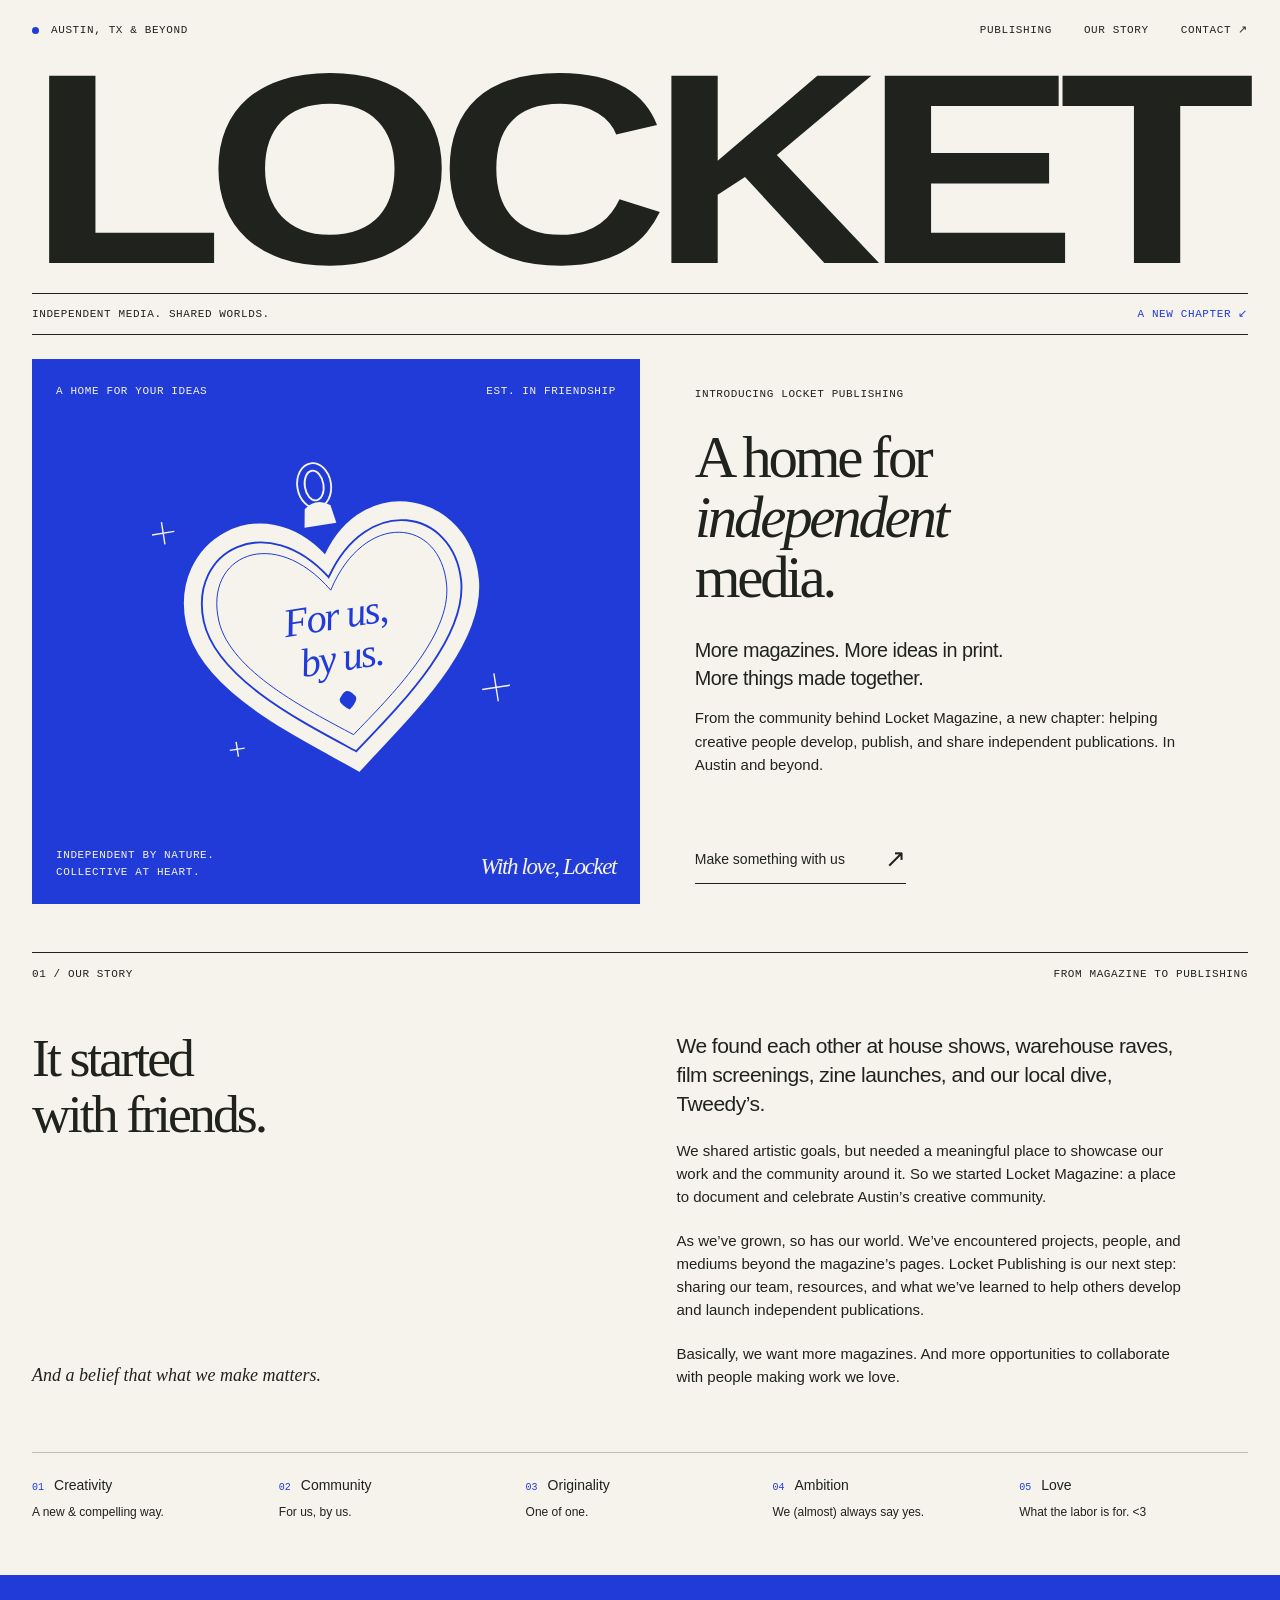
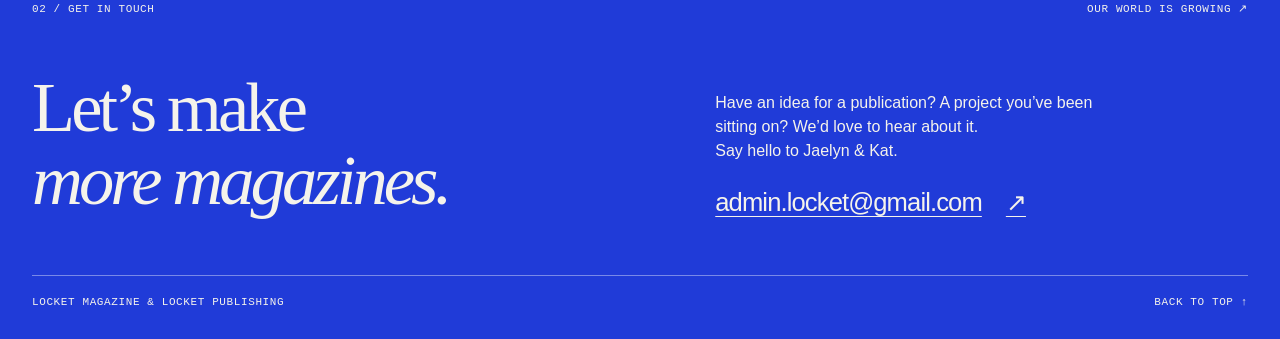
==== index.html @ e83fa821 "Publish Locket Magazine website" ====
<!doctype html>
<html lang="en">
<head>
  <meta charset="utf-8">
  <meta name="viewport" content="width=device-width, initial-scale=1">
  <meta name="theme-color" content="#f5f3eb">
  <meta name="description" content="Locket Publishing is a home for independent media. From the community behind Locket Magazine, helping creative people develop and launch publications in Austin and beyond.">
  <meta name="robots" content="noindex, nofollow">
  <title>Locket Publishing — A home for independent media</title>
  <style>
    :root { --paper: #f5f3eb; --ink: #20221e; --blue: #203bd8; --line: #bdbdb2; }
    * { box-sizing: border-box; }
    html { scroll-behavior: smooth; scroll-padding-top: 24px; }
    body { margin: 0; background: var(--paper); color: var(--ink); font-family: Arial, Helvetica, sans-serif; -webkit-font-smoothing: antialiased; }
    a { color: inherit; text-underline-offset: 5px; }
    a:focus-visible, button:focus-visible { outline: 2px solid currentColor; outline-offset: 6px; }
    a:hover { text-decoration-thickness: 2px; }
    ::selection { background: var(--blue); color: var(--paper); }
    .skip-link { position: absolute; left: 24px; top: -70px; z-index: 5; background: var(--ink); color: var(--paper); padding: 14px; }
    .skip-link:focus { top: 12px; }
    .frame { padding-inline: 32px; max-width: 1920px; margin-inline: auto; }
    .eyebrow { font: 11px/1.5 'Courier New', monospace; letter-spacing: .055em; text-transform: uppercase; }
    .topline { display: flex; justify-content: space-between; align-items: center; min-height: 60px; gap: 24px; }
    .location { display: flex; gap: 12px; align-items: center; }
    .location::before { content: ''; width: 7px; height: 7px; background: var(--blue); border-radius: 50%; }
    nav { display: flex; gap: 32px; }
    nav a { text-decoration: none; padding-block: 12px; }
    nav a:hover { text-decoration: underline; }
    .masthead { display: block; width: 100%; height: auto; padding: 3px 0 20px; overflow: visible; }
    .edition { display: flex; align-items: center; justify-content: space-between; padding: 12px 0; border-top: 1px solid var(--ink); border-bottom: 1px solid var(--ink); }
    .edition span:last-child { color: var(--blue); }
    .hero { display: grid; grid-template-columns: 1fr 1fr; padding-block: 24px 48px; }
    .art { position: relative; display: flex; min-height: 545px; flex-direction: column; justify-content: space-between; align-items: center; overflow: hidden; padding: 24px; background: var(--blue); color: var(--paper); }
    .art-top, .art-bottom { display: flex; width: 100%; justify-content: space-between; }
    .locket { width: min(86%, 400px); height: 375px; transform: rotate(-9deg); transition: transform .7s ease; }
    .art:hover .locket { transform: rotate(3deg); }
    .art-bottom { align-items: end; }
    .art-bottom .love { font: italic 23px Georgia, serif; text-transform: none; letter-spacing: -.06em; }
    .hero-copy { padding: 27px 8px 20px 9%; display: flex; flex-direction: column; align-items: flex-start; }
    .hero-copy .eyebrow { margin: 0 0 25px; }
    h1 { margin: 0; font: normal clamp(44px, 4.6vw, 76px)/1.02 Georgia, 'Times New Roman', serif; letter-spacing: -.055em; }
    h1 em { font-weight: normal; }
    .intro { margin: 29px 0 14px; font-size: clamp(18px, 1.55vw, 25px); line-height: 1.4; letter-spacing: -.025em; max-width: 28em; }
    .body-copy { font-size: 15px; line-height: 1.55; max-width: 34em; }
    .hero-copy .body-copy { margin: 0 0 28px; }
    .text-link { display: inline-flex; justify-content: space-between; align-items: center; gap: 40px; text-decoration: none; border-bottom: 1px solid; padding-block: 12px; font-size: 14px; }
    .text-link:hover { color: var(--blue); }
    .hero-copy .text-link { margin-top: auto; }
    .arrow { font: normal 25px/1 Arial, sans-serif; }
    .section-bar { display: flex; justify-content: space-between; border-top: 1px solid var(--ink); padding-top: 13px; }
    .story { display: grid; grid-template-columns: 1fr 1fr; padding-block: 48px 64px; gap: 6%; }
    h2 { font: normal clamp(40px, 4.2vw, 68px)/1.04 Georgia, 'Times New Roman', serif; letter-spacing: -.055em; margin: 0; }
    .story-heading { display: flex; flex-direction: column; justify-content: space-between; align-items: flex-start; gap: 38px; }
    .small-note { font: italic 18px/1.4 Georgia, serif; }
    .story-text p { margin: 0 0 20px; }
    .story-text p:last-child { margin-bottom: 0; }
    .story-text .lead { font-size: 21px; line-height: 1.4; letter-spacing: -.025em; }
    .values { border-top: 1px solid var(--line); display: grid; grid-template-columns: repeat(5, 1fr); padding-block: 24px 54px; gap: 18px; margin: 0; }
    .values div { min-width: 0; }
    .values dt { font-size: 14px; margin-bottom: 10px; }
    .values dt span { margin-right: 10px; color: var(--blue); font: 10px 'Courier New', monospace; }
    .values dd { margin: 0; font-size: 12px; line-height: 1.5; max-width: 17em; }
    .contact { background: var(--blue); color: var(--paper); padding: 26px 32px 28px; }
    .contact-inner { max-width: 1856px; margin-inline: auto; }
    .contact-top { display: flex; align-items: center; justify-content: space-between; }
    .contact-main { display: grid; grid-template-columns: 1.1fr 1fr; gap: 8%; align-items: end; padding: 53px 0 58px; }
    .contact h2 { font-size: clamp(46px, 5.5vw, 86px); }
    .contact-copy p { font-size: 16px; line-height: 1.5; max-width: 26em; margin: 0 0 25px; }
    .email { display: inline-flex; gap: 24px; align-items: center; font-size: clamp(18px, 2vw, 30px); letter-spacing: -.035em; text-decoration-thickness: 1px; }
    .signoff { display: flex; justify-content: space-between; gap: 24px; padding-top: 18px; border-top: 1px solid #ffffff66; }
    .signoff a { text-decoration: none; }
    .signoff a:hover { text-decoration: underline; }
    @media (min-width: 1600px) { .art { min-height: 660px; } .locket { height: 470px; width: 470px; } .hero-copy { padding-top: 40px; } }
    @media (max-width: 900px) {
      .frame { padding-inline: 22px; }
      nav { gap: 20px; }
      .art { min-height: 510px; padding: 18px; }
      .locket { width: 100%; height: 330px; }
      .hero-copy { padding-left: 8%; }
      h1 { font-size: 46px; }
      .intro { font-size: 19px; margin-top: 22px; }
      .body-copy { font-size: 14px; }
      .hero-copy .eyebrow { margin-bottom: 20px; }
      .values { gap: 15px; }
      .values dt span { display: block; margin-bottom: 9px; }
      .contact { padding-inline: 22px; }
      .contact-main { gap: 5%; }
    }
    @media (max-width: 640px) {
      .frame { padding-inline: 16px; }
      .topline { min-height: 58px; gap: 8px; }
      .eyebrow { font-size: 10px; }
      .location { gap: 7px; max-width: 110px; }
      nav { gap: 17px; }
      .masthead { padding-block: 12px 18px; }
      .edition { padding-block: 10px; }
      .hero { grid-template-columns: 1fr; padding-top: 16px; padding-bottom: 37px; }
      .art { min-height: 385px; padding: 19px; }
      .locket { height: 292px; width: 292px; max-width: 100%; }
      .hero-copy { padding: 32px 0 0; }
      .hero-copy .eyebrow { margin-bottom: 19px; }
      h1 { font-size: clamp(44px, 10vw, 62px); max-width: 10em; }
      .intro { font-size: 21px; margin-top: 25px; }
      .body-copy { font-size: 15px; }
      .hero-copy .body-copy { margin-bottom: 18px; }
      .hero-copy .text-link { min-width: 210px; }
      .story { grid-template-columns: 1fr; gap: 30px; padding-block: 31px 35px; }
      h2 { font-size: 44px; }
      .story-heading { gap: 20px; }
      .story-text .lead { font-size: 20px; }
      .values { grid-template-columns: 1fr 1fr; gap: 25px 20px; padding-block: 25px 36px; }
      .values dt span { display: inline; }
      .contact { padding: 21px 16px; }
      .contact-main { grid-template-columns: 1fr; gap: 31px; padding-block: 36px 40px; }
      .contact h2 { font-size: clamp(46px, 11vw, 68px); }
      .email { font-size: clamp(18px, 5.6vw, 26px); gap: 14px; }
      .contact-copy p { margin-bottom: 20px; }
      .signoff { gap: 15px; align-items: end; }
      .signoff span { max-width: 190px; }
    }
    @media (prefers-reduced-motion: reduce) { html { scroll-behavior: auto; } .locket { transition: none; } .art:hover .locket { transform: rotate(-9deg); } }
    @media print { .frame { padding-inline: 0; } nav, .skip-link { display: none; } .hero, .story, .contact-main { break-inside: avoid; } .art, .contact { print-color-adjust: exact; -webkit-print-color-adjust: exact; } }
  </style>
</head>
<body id="top">
  <a class="skip-link" href="#main">Skip to content</a>
  <header class="frame">
    <div class="topline eyebrow">
      <span class="location">Austin, TX &amp; beyond</span>
      <nav aria-label="Main navigation">
        <a href="#publishing">Publishing</a>
        <a href="#our-story">Our story</a>
        <a href="#contact">Contact <span aria-hidden="true">↗</span></a>
      </nav>
    </div>
    <!-- Provisional typographic treatment; replace with the commissioned identity. -->
    <svg class="masthead" viewBox="0 0 1380 238" role="img" aria-labelledby="wordmark-title">
      <title id="wordmark-title">Locket</title>
      <text x="-5" y="227" fill="currentColor" font-family="Arial Black, Helvetica, Arial, sans-serif" font-weight="900" font-size="309" letter-spacing="-18" textLength="1372" lengthAdjust="spacingAndGlyphs">LOCKET</text>
    </svg>
    <div class="edition eyebrow"><span>Independent media. Shared worlds.</span><span>A new chapter <span aria-hidden="true">↙</span></span></div>
  </header>

  <main id="main" class="frame">
    <section class="hero" id="publishing" aria-labelledby="publishing-title">
      <div class="art" aria-label="An illustrated heart-shaped locket, inscribed For us, by us">
        <div class="art-top eyebrow" aria-hidden="true"><span>A home for your ideas</span><span>Est. in friendship</span></div>
        <!-- Original vector concept, not the final commissioned Locket logo. -->
        <svg class="locket" viewBox="0 0 400 400" aria-hidden="true" fill="none">
          <g stroke="currentColor" stroke-width="2">
            <ellipse cx="200" cy="51" rx="18" ry="24"/>
            <ellipse cx="200" cy="51" rx="10" ry="16"/>
            <path d="M187 75Q200 65 213 75L216 93H184Z" fill="currentColor"/>
            <path d="M200 127C145 44 38 85 43 176C47 250 144 314 200 359C256 314 353 250 357 176C362 85 255 44 200 127Z" fill="currentColor"/>
          </g>
          <path d="M200 150C146 68 57 98 61 176C65 239 149 299 200 338C251 299 335 239 339 176C343 98 254 68 200 150Z" stroke="#203bd8" stroke-width="2"/>
          <path d="M200 164C151 85 72 106 77 178C81 233 155 286 200 320C245 286 319 233 323 178C328 106 249 85 200 164Z" stroke="#203bd8" stroke-width="1"/>
          <g fill="#203bd8" text-anchor="middle" font-family="Georgia, serif" font-style="italic">
            <text x="200" y="206" font-size="43" letter-spacing="-2">For us,</text>
            <text x="200" y="251" font-size="43" letter-spacing="-2">by us.</text>
          </g>
          <path d="M193 278Q200 268 207 278Q213 283 200 293Q187 283 193 278Z" fill="#203bd8"/>
          <g stroke="currentColor" stroke-width="1.5">
            <path d="M33 64V88M21 76H45M358 279V309M343 294H373M75 308V324M67 316H83"/>
          </g>
        </svg>
        <div class="art-bottom eyebrow" aria-hidden="true"><span>Independent by nature.<br>Collective at heart.</span><span class="love">With love, Locket</span></div>
      </div>
      <div class="hero-copy">
        <p class="eyebrow">Introducing Locket Publishing</p>
        <h1 id="publishing-title">A home for<br><em>independent</em><br>media.</h1>
        <p class="intro">More magazines. More ideas in print.<br>More things made together.</p>
        <p class="body-copy">From the community behind Locket Magazine, a new chapter: helping creative people develop, publish, and share independent publications. In Austin and beyond.</p>
        <a class="text-link" href="mailto:admin.locket@gmail.com">Make something with us <span class="arrow" aria-hidden="true">↗</span></a>
      </div>
    </section>

    <section id="our-story" aria-labelledby="story-title">
      <div class="section-bar eyebrow"><span>01 / Our story</span><span>From magazine to publishing</span></div>
      <div class="story">
        <div class="story-heading">
          <h2 id="story-title">It started<br>with friends.</h2>
          <span class="small-note">And a belief that what we make matters.</span>
        </div>
        <div class="story-text body-copy">
          <p class="lead">We found each other at house shows, warehouse raves, film screenings, zine launches, and our local dive, Tweedy’s.</p>
          <p>We shared artistic goals, but needed a meaningful place to showcase our work and the community around it. So we started Locket Magazine: a place to document and celebrate Austin’s creative community.</p>
          <p>As we’ve grown, so has our world. We’ve encountered projects, people, and mediums beyond the magazine’s pages. Locket Publishing is our next step: sharing our team, resources, and what we’ve learned to help others develop and launch independent publications.</p>
          <p>Basically, we want more magazines. And more opportunities to collaborate with people making work we love.</p>
        </div>
      </div>
      <dl class="values" aria-label="Our values">
        <div><dt><span>01</span>Creativity</dt><dd>A new &amp; compelling way.</dd></div>
        <div><dt><span>02</span>Community</dt><dd>For us, by us.</dd></div>
        <div><dt><span>03</span>Originality</dt><dd>One of one.</dd></div>
        <div><dt><span>04</span>Ambition</dt><dd>We (almost) always say yes.</dd></div>
        <div><dt><span>05</span>Love</dt><dd>What the labor is for. &lt;3</dd></div>
      </dl>
    </section>
  </main>

  <footer class="contact" id="contact" aria-labelledby="contact-title">
    <div class="contact-inner">
      <div class="contact-top eyebrow"><span>02 / Get in touch</span><span>Our world is growing <span aria-hidden="true">↗</span></span></div>
      <div class="contact-main">
        <h2 id="contact-title">Let’s make<br><em>more magazines.</em></h2>
        <div class="contact-copy">
          <p>Have an idea for a publication? A project you’ve been sitting on? We’d love to hear about it.<br>Say hello to Jaelyn &amp; Kat.</p>
          <a class="email" href="mailto:admin.locket@gmail.com">admin.locket@gmail.com <span class="arrow" aria-hidden="true">↗</span></a>
        </div>
      </div>
      <div class="signoff eyebrow"><span>Locket Magazine &amp; Locket Publishing</span><a href="#top">Back to top ↑</a></div>
    </div>
  </footer>
</body>
</html>
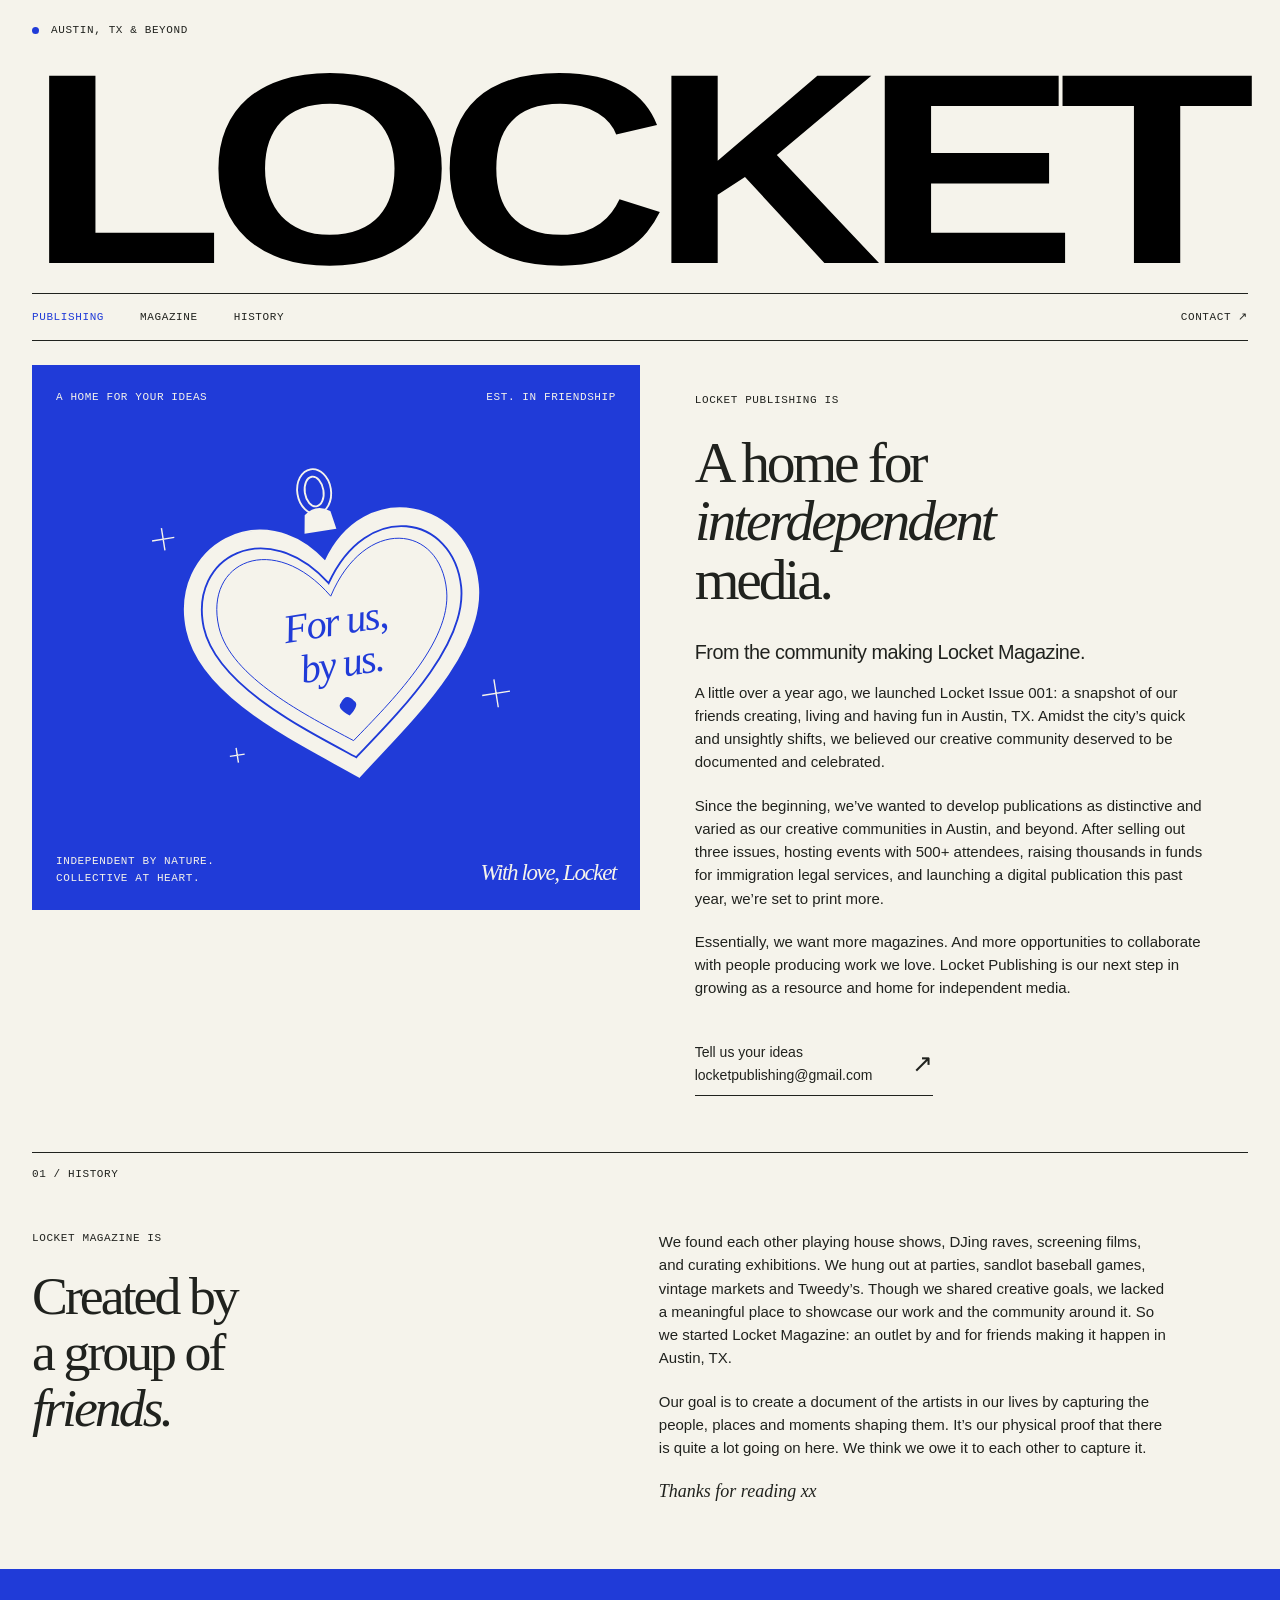
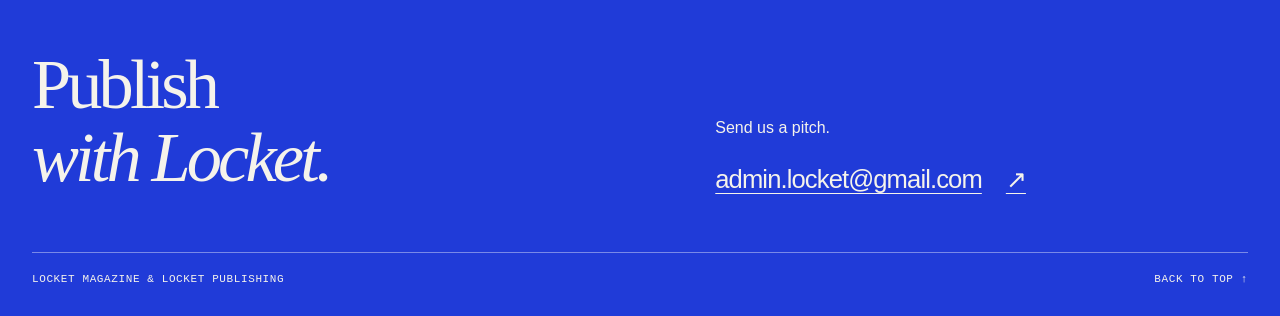
==== commit f5efe443: "Publish revised Locket website with black masthead and Magazine page" ====
--- a/index.html
+++ b/index.html
@@ -4,141 +4,28 @@
   <meta charset="utf-8">
   <meta name="viewport" content="width=device-width, initial-scale=1">
   <meta name="theme-color" content="#f5f3eb">
-  <meta name="description" content="Locket Publishing is a home for independent media. From the community behind Locket Magazine, helping creative people develop and launch publications in Austin and beyond.">
+  <meta name="description" content="Locket Publishing is a home for interdependent media. From the community making Locket Magazine, in Austin and beyond.">
   <meta name="robots" content="noindex, nofollow">
-  <title>Locket Publishing — A home for independent media</title>
-  <style>
-    :root { --paper: #f5f3eb; --ink: #20221e; --blue: #203bd8; --line: #bdbdb2; }
-    * { box-sizing: border-box; }
-    html { scroll-behavior: smooth; scroll-padding-top: 24px; }
-    body { margin: 0; background: var(--paper); color: var(--ink); font-family: Arial, Helvetica, sans-serif; -webkit-font-smoothing: antialiased; }
-    a { color: inherit; text-underline-offset: 5px; }
-    a:focus-visible, button:focus-visible { outline: 2px solid currentColor; outline-offset: 6px; }
-    a:hover { text-decoration-thickness: 2px; }
-    ::selection { background: var(--blue); color: var(--paper); }
-    .skip-link { position: absolute; left: 24px; top: -70px; z-index: 5; background: var(--ink); color: var(--paper); padding: 14px; }
-    .skip-link:focus { top: 12px; }
-    .frame { padding-inline: 32px; max-width: 1920px; margin-inline: auto; }
-    .eyebrow { font: 11px/1.5 'Courier New', monospace; letter-spacing: .055em; text-transform: uppercase; }
-    .topline { display: flex; justify-content: space-between; align-items: center; min-height: 60px; gap: 24px; }
-    .location { display: flex; gap: 12px; align-items: center; }
-    .location::before { content: ''; width: 7px; height: 7px; background: var(--blue); border-radius: 50%; }
-    nav { display: flex; gap: 32px; }
-    nav a { text-decoration: none; padding-block: 12px; }
-    nav a:hover { text-decoration: underline; }
-    .masthead { display: block; width: 100%; height: auto; padding: 3px 0 20px; overflow: visible; }
-    .edition { display: flex; align-items: center; justify-content: space-between; padding: 12px 0; border-top: 1px solid var(--ink); border-bottom: 1px solid var(--ink); }
-    .edition span:last-child { color: var(--blue); }
-    .hero { display: grid; grid-template-columns: 1fr 1fr; padding-block: 24px 48px; }
-    .art { position: relative; display: flex; min-height: 545px; flex-direction: column; justify-content: space-between; align-items: center; overflow: hidden; padding: 24px; background: var(--blue); color: var(--paper); }
-    .art-top, .art-bottom { display: flex; width: 100%; justify-content: space-between; }
-    .locket { width: min(86%, 400px); height: 375px; transform: rotate(-9deg); transition: transform .7s ease; }
-    .art:hover .locket { transform: rotate(3deg); }
-    .art-bottom { align-items: end; }
-    .art-bottom .love { font: italic 23px Georgia, serif; text-transform: none; letter-spacing: -.06em; }
-    .hero-copy { padding: 27px 8px 20px 9%; display: flex; flex-direction: column; align-items: flex-start; }
-    .hero-copy .eyebrow { margin: 0 0 25px; }
-    h1 { margin: 0; font: normal clamp(44px, 4.6vw, 76px)/1.02 Georgia, 'Times New Roman', serif; letter-spacing: -.055em; }
-    h1 em { font-weight: normal; }
-    .intro { margin: 29px 0 14px; font-size: clamp(18px, 1.55vw, 25px); line-height: 1.4; letter-spacing: -.025em; max-width: 28em; }
-    .body-copy { font-size: 15px; line-height: 1.55; max-width: 34em; }
-    .hero-copy .body-copy { margin: 0 0 28px; }
-    .text-link { display: inline-flex; justify-content: space-between; align-items: center; gap: 40px; text-decoration: none; border-bottom: 1px solid; padding-block: 12px; font-size: 14px; }
-    .text-link:hover { color: var(--blue); }
-    .hero-copy .text-link { margin-top: auto; }
-    .arrow { font: normal 25px/1 Arial, sans-serif; }
-    .section-bar { display: flex; justify-content: space-between; border-top: 1px solid var(--ink); padding-top: 13px; }
-    .story { display: grid; grid-template-columns: 1fr 1fr; padding-block: 48px 64px; gap: 6%; }
-    h2 { font: normal clamp(40px, 4.2vw, 68px)/1.04 Georgia, 'Times New Roman', serif; letter-spacing: -.055em; margin: 0; }
-    .story-heading { display: flex; flex-direction: column; justify-content: space-between; align-items: flex-start; gap: 38px; }
-    .small-note { font: italic 18px/1.4 Georgia, serif; }
-    .story-text p { margin: 0 0 20px; }
-    .story-text p:last-child { margin-bottom: 0; }
-    .story-text .lead { font-size: 21px; line-height: 1.4; letter-spacing: -.025em; }
-    .values { border-top: 1px solid var(--line); display: grid; grid-template-columns: repeat(5, 1fr); padding-block: 24px 54px; gap: 18px; margin: 0; }
-    .values div { min-width: 0; }
-    .values dt { font-size: 14px; margin-bottom: 10px; }
-    .values dt span { margin-right: 10px; color: var(--blue); font: 10px 'Courier New', monospace; }
-    .values dd { margin: 0; font-size: 12px; line-height: 1.5; max-width: 17em; }
-    .contact { background: var(--blue); color: var(--paper); padding: 26px 32px 28px; }
-    .contact-inner { max-width: 1856px; margin-inline: auto; }
-    .contact-top { display: flex; align-items: center; justify-content: space-between; }
-    .contact-main { display: grid; grid-template-columns: 1.1fr 1fr; gap: 8%; align-items: end; padding: 53px 0 58px; }
-    .contact h2 { font-size: clamp(46px, 5.5vw, 86px); }
-    .contact-copy p { font-size: 16px; line-height: 1.5; max-width: 26em; margin: 0 0 25px; }
-    .email { display: inline-flex; gap: 24px; align-items: center; font-size: clamp(18px, 2vw, 30px); letter-spacing: -.035em; text-decoration-thickness: 1px; }
-    .signoff { display: flex; justify-content: space-between; gap: 24px; padding-top: 18px; border-top: 1px solid #ffffff66; }
-    .signoff a { text-decoration: none; }
-    .signoff a:hover { text-decoration: underline; }
-    @media (min-width: 1600px) { .art { min-height: 660px; } .locket { height: 470px; width: 470px; } .hero-copy { padding-top: 40px; } }
-    @media (max-width: 900px) {
-      .frame { padding-inline: 22px; }
-      nav { gap: 20px; }
-      .art { min-height: 510px; padding: 18px; }
-      .locket { width: 100%; height: 330px; }
-      .hero-copy { padding-left: 8%; }
-      h1 { font-size: 46px; }
-      .intro { font-size: 19px; margin-top: 22px; }
-      .body-copy { font-size: 14px; }
-      .hero-copy .eyebrow { margin-bottom: 20px; }
-      .values { gap: 15px; }
-      .values dt span { display: block; margin-bottom: 9px; }
-      .contact { padding-inline: 22px; }
-      .contact-main { gap: 5%; }
-    }
-    @media (max-width: 640px) {
-      .frame { padding-inline: 16px; }
-      .topline { min-height: 58px; gap: 8px; }
-      .eyebrow { font-size: 10px; }
-      .location { gap: 7px; max-width: 110px; }
-      nav { gap: 17px; }
-      .masthead { padding-block: 12px 18px; }
-      .edition { padding-block: 10px; }
-      .hero { grid-template-columns: 1fr; padding-top: 16px; padding-bottom: 37px; }
-      .art { min-height: 385px; padding: 19px; }
-      .locket { height: 292px; width: 292px; max-width: 100%; }
-      .hero-copy { padding: 32px 0 0; }
-      .hero-copy .eyebrow { margin-bottom: 19px; }
-      h1 { font-size: clamp(44px, 10vw, 62px); max-width: 10em; }
-      .intro { font-size: 21px; margin-top: 25px; }
-      .body-copy { font-size: 15px; }
-      .hero-copy .body-copy { margin-bottom: 18px; }
-      .hero-copy .text-link { min-width: 210px; }
-      .story { grid-template-columns: 1fr; gap: 30px; padding-block: 31px 35px; }
-      h2 { font-size: 44px; }
-      .story-heading { gap: 20px; }
-      .story-text .lead { font-size: 20px; }
-      .values { grid-template-columns: 1fr 1fr; gap: 25px 20px; padding-block: 25px 36px; }
-      .values dt span { display: inline; }
-      .contact { padding: 21px 16px; }
-      .contact-main { grid-template-columns: 1fr; gap: 31px; padding-block: 36px 40px; }
-      .contact h2 { font-size: clamp(46px, 11vw, 68px); }
-      .email { font-size: clamp(18px, 5.6vw, 26px); gap: 14px; }
-      .contact-copy p { margin-bottom: 20px; }
-      .signoff { gap: 15px; align-items: end; }
-      .signoff span { max-width: 190px; }
-    }
-    @media (prefers-reduced-motion: reduce) { html { scroll-behavior: auto; } .locket { transition: none; } .art:hover .locket { transform: rotate(-9deg); } }
-    @media print { .frame { padding-inline: 0; } nav, .skip-link { display: none; } .hero, .story, .contact-main { break-inside: avoid; } .art, .contact { print-color-adjust: exact; -webkit-print-color-adjust: exact; } }
-  </style>
+  <title>Locket Publishing — A home for interdependent media</title>
+  <link rel="stylesheet" href="styles.css">
 </head>
 <body id="top">
   <a class="skip-link" href="#main">Skip to content</a>
   <header class="frame">
     <div class="topline eyebrow">
       <span class="location">Austin, TX &amp; beyond</span>
-      <nav aria-label="Main navigation">
-        <a href="#publishing">Publishing</a>
-        <a href="#our-story">Our story</a>
-        <a href="#contact">Contact <span aria-hidden="true">↗</span></a>
-      </nav>
     </div>
     <!-- Provisional typographic treatment; replace with the commissioned identity. -->
     <svg class="masthead" viewBox="0 0 1380 238" role="img" aria-labelledby="wordmark-title">
       <title id="wordmark-title">Locket</title>
       <text x="-5" y="227" fill="currentColor" font-family="Arial Black, Helvetica, Arial, sans-serif" font-weight="900" font-size="309" letter-spacing="-18" textLength="1372" lengthAdjust="spacingAndGlyphs">LOCKET</text>
     </svg>
-    <div class="edition eyebrow"><span>Independent media. Shared worlds.</span><span>A new chapter <span aria-hidden="true">↙</span></span></div>
+    <nav class="page-nav eyebrow" aria-label="Main navigation">
+      <a href="#publishing" aria-current="page">Publishing</a>
+      <a href="magazine.html">Magazine</a>
+      <a href="#history">History</a>
+      <a href="#contact">Contact <span aria-hidden="true">↗</span></a>
+    </nav>
   </header>
 
   <main id="main" class="frame">
@@ -167,45 +54,41 @@
         <div class="art-bottom eyebrow" aria-hidden="true"><span>Independent by nature.<br>Collective at heart.</span><span class="love">With love, Locket</span></div>
       </div>
       <div class="hero-copy">
-        <p class="eyebrow">Introducing Locket Publishing</p>
-        <h1 id="publishing-title">A home for<br><em>independent</em><br>media.</h1>
-        <p class="intro">More magazines. More ideas in print.<br>More things made together.</p>
-        <p class="body-copy">From the community behind Locket Magazine, a new chapter: helping creative people develop, publish, and share independent publications. In Austin and beyond.</p>
-        <a class="text-link" href="mailto:admin.locket@gmail.com">Make something with us <span class="arrow" aria-hidden="true">↗</span></a>
+        <p class="eyebrow">Locket Publishing is</p>
+        <h1 id="publishing-title">A home for<br><em>interdependent</em><br>media.</h1>
+        <p class="intro">From the community making Locket Magazine.</p>
+        <div class="body-copy publishing-text">
+          <p>A little over a year ago, we launched Locket Issue 001: a snapshot of our friends creating, living and having fun in Austin, TX. Amidst the city’s quick and unsightly shifts, we believed our creative community deserved to be documented and celebrated.</p>
+          <p>Since the beginning, we’ve wanted to develop publications as distinctive and varied as our creative communities in Austin, and beyond. After selling out three issues, hosting events with 500+ attendees, raising thousands in funds for immigration legal services, and launching a digital publication this past year, we’re set to print more.</p>
+          <p>Essentially, we want more magazines. And more opportunities to collaborate with people producing work we love. Locket Publishing is our next step in growing as a resource and home for independent media.</p>
+        </div>
+        <a class="text-link publishing-contact" href="mailto:locketpublishing@gmail.com"><span>Tell us your ideas<span class="contact-address">locketpublishing@gmail.com</span></span><span class="arrow" aria-hidden="true">↗</span></a>
       </div>
     </section>
 
-    <section id="our-story" aria-labelledby="story-title">
-      <div class="section-bar eyebrow"><span>01 / Our story</span><span>From magazine to publishing</span></div>
+    <section id="history" aria-labelledby="story-title">
+      <span id="our-story" class="legacy-anchor" aria-hidden="true"></span>
+      <div class="section-bar eyebrow"><span>01 / History</span></div>
       <div class="story">
         <div class="story-heading">
-          <h2 id="story-title">It started<br>with friends.</h2>
-          <span class="small-note">And a belief that what we make matters.</span>
+          <p class="eyebrow">Locket Magazine is</p>
+          <h2 id="story-title">Created by<br>a group of<br><em>friends.</em></h2>
         </div>
         <div class="story-text body-copy">
-          <p class="lead">We found each other at house shows, warehouse raves, film screenings, zine launches, and our local dive, Tweedy’s.</p>
-          <p>We shared artistic goals, but needed a meaningful place to showcase our work and the community around it. So we started Locket Magazine: a place to document and celebrate Austin’s creative community.</p>
-          <p>As we’ve grown, so has our world. We’ve encountered projects, people, and mediums beyond the magazine’s pages. Locket Publishing is our next step: sharing our team, resources, and what we’ve learned to help others develop and launch independent publications.</p>
-          <p>Basically, we want more magazines. And more opportunities to collaborate with people making work we love.</p>
+          <p>We found each other playing house shows, DJing raves, screening films, and curating exhibitions. We hung out at parties, sandlot baseball games, vintage markets and Tweedy’s. Though we shared creative goals, we lacked a meaningful place to showcase our work and the community around it. So we started Locket Magazine: an outlet by and for friends making it happen in Austin, TX.</p>
+          <p>Our goal is to create a document of the artists in our lives by capturing the people, places and moments shaping them. It’s our physical proof that there is quite a lot going on here. We think we owe it to each other to capture it.</p>
+          <p class="small-note">Thanks for reading xx</p>
         </div>
       </div>
-      <dl class="values" aria-label="Our values">
-        <div><dt><span>01</span>Creativity</dt><dd>A new &amp; compelling way.</dd></div>
-        <div><dt><span>02</span>Community</dt><dd>For us, by us.</dd></div>
-        <div><dt><span>03</span>Originality</dt><dd>One of one.</dd></div>
-        <div><dt><span>04</span>Ambition</dt><dd>We (almost) always say yes.</dd></div>
-        <div><dt><span>05</span>Love</dt><dd>What the labor is for. &lt;3</dd></div>
-      </dl>
     </section>
   </main>
 
   <footer class="contact" id="contact" aria-labelledby="contact-title">
     <div class="contact-inner">
-      <div class="contact-top eyebrow"><span>02 / Get in touch</span><span>Our world is growing <span aria-hidden="true">↗</span></span></div>
       <div class="contact-main">
-        <h2 id="contact-title">Let’s make<br><em>more magazines.</em></h2>
+        <h2 id="contact-title">Publish<br><em>with Locket.</em></h2>
         <div class="contact-copy">
-          <p>Have an idea for a publication? A project you’ve been sitting on? We’d love to hear about it.<br>Say hello to Jaelyn &amp; Kat.</p>
+          <p>Send us a pitch.</p>
           <a class="email" href="mailto:admin.locket@gmail.com">admin.locket@gmail.com <span class="arrow" aria-hidden="true">↗</span></a>
         </div>
       </div>
--- a/styles.css
+++ b/styles.css
@@ -0,0 +1,121 @@
+:root { --paper: #f5f3eb; --ink: #20221e; --blue: #203bd8; }
+* { box-sizing: border-box; }
+html { scroll-behavior: smooth; scroll-padding-top: 24px; }
+body { margin: 0; background: var(--paper); color: var(--ink); font-family: Arial, Helvetica, sans-serif; -webkit-font-smoothing: antialiased; }
+a { color: inherit; text-underline-offset: 5px; }
+a:focus-visible, button:focus-visible { outline: 2px solid currentColor; outline-offset: 6px; }
+a:hover { text-decoration-thickness: 2px; }
+::selection { background: var(--blue); color: var(--paper); }
+.skip-link { position: absolute; left: 24px; top: -70px; z-index: 5; background: var(--ink); color: var(--paper); padding: 14px; }
+.skip-link:focus { top: 12px; }
+.frame { padding-inline: 32px; max-width: 1920px; margin-inline: auto; }
+.eyebrow { font: 11px/1.5 'Courier New', monospace; letter-spacing: .055em; text-transform: uppercase; }
+.topline { display: flex; justify-content: space-between; align-items: center; min-height: 60px; gap: 24px; }
+.location { display: flex; gap: 12px; align-items: center; }
+.location::before { content: ''; width: 7px; height: 7px; background: var(--blue); border-radius: 50%; }
+.page-nav { display: flex; gap: 36px; border-block: 1px solid var(--ink); }
+nav a { text-decoration: none; padding-block: 15px; }
+nav a[aria-current="page"] { color: var(--blue); }
+nav a:last-child { margin-left: auto; }
+nav a:hover { text-decoration: underline; }
+.masthead { display: block; width: 100%; height: auto; padding: 3px 0 20px; overflow: visible; color: #000000; }
+.hero { display: grid; grid-template-columns: 1fr 1fr; align-items: start; padding-block: 24px 56px; }
+.art { position: sticky; top: 24px; display: flex; min-height: 545px; flex-direction: column; justify-content: space-between; align-items: center; overflow: hidden; padding: 24px; background: var(--blue); color: var(--paper); }
+.art-top, .art-bottom { display: flex; width: 100%; justify-content: space-between; }
+.art-top, .art-bottom { gap: 16px; }
+.art-top span:last-child { text-align: right; }
+.locket { width: min(86%, 400px); height: 375px; transform: rotate(-9deg); transition: transform .7s ease; }
+.art:hover .locket { transform: rotate(3deg); }
+.art-bottom { align-items: end; }
+.art-bottom .love { font: italic 23px Georgia, serif; text-transform: none; letter-spacing: -.06em; }
+.hero-copy { padding: 27px 0 0 9%; display: flex; flex-direction: column; align-items: flex-start; }
+.hero-copy .eyebrow { margin: 0 0 25px; }
+h1 { margin: 0; font: normal clamp(40px, 4.5vw, 76px)/1.02 Georgia, 'Times New Roman', serif; letter-spacing: -.055em; }
+h1 em { font-weight: normal; }
+.intro { margin: 29px 0 14px; font-size: clamp(18px, 1.55vw, 25px); line-height: 1.4; letter-spacing: -.025em; max-width: 28em; }
+.body-copy { font-size: 15px; line-height: 1.55; max-width: 34em; }
+.hero-copy .body-copy { margin: 0 0 12px; }
+.publishing-text p { margin: 0 0 20px; }
+.contact-address { display: block; margin-top: 7px; font-size: 14px; }
+.text-link { display: inline-flex; justify-content: space-between; align-items: center; gap: 40px; text-decoration: none; border-bottom: 1px solid; padding-block: 12px; font-size: 14px; }
+.text-link:hover { color: var(--blue); }
+.hero-copy .text-link { margin-top: auto; }
+.arrow { font: normal 25px/1 Arial, sans-serif; }
+.section-bar { display: flex; justify-content: space-between; border-top: 1px solid var(--ink); padding-top: 13px; }
+.story { display: grid; grid-template-columns: .94fr 1fr; padding-block: 48px 64px; gap: 6%; }
+h2 { font: normal clamp(40px, 4.2vw, 68px)/1.04 Georgia, 'Times New Roman', serif; letter-spacing: -.055em; margin: 0; }
+.story-heading { display: flex; flex-direction: column; align-items: flex-start; gap: 22px; }
+.story-heading .eyebrow { margin: 0; }
+.legacy-anchor { display: block; }
+.small-note { font: italic 18px/1.4 Georgia, serif; }
+.story-text p { margin: 0 0 20px; }
+.story-text p:last-child { margin-bottom: 0; }
+.contact { background: var(--blue); color: var(--paper); padding: 26px 32px 28px; }
+.contact-inner { max-width: 1856px; margin-inline: auto; }
+.contact-main { display: grid; grid-template-columns: 1.1fr 1fr; gap: 8%; align-items: end; padding: 53px 0 58px; }
+.contact h2 { font-size: clamp(46px, 5.5vw, 86px); }
+.contact-copy p { font-size: 16px; line-height: 1.5; max-width: 26em; margin: 0 0 25px; }
+.email { display: inline-flex; gap: 24px; align-items: center; font-size: clamp(18px, 2vw, 30px); letter-spacing: -.035em; text-decoration-thickness: 1px; }
+.signoff { display: flex; justify-content: space-between; gap: 24px; padding-top: 18px; border-top: 1px solid #ffffff66; }
+.signoff a { text-decoration: none; white-space: nowrap; }
+.signoff a:hover { text-decoration: underline; }
+@media (min-width: 1600px) { .art { min-height: 660px; } .locket { height: 470px; width: 470px; } .hero-copy { padding-top: 40px; } }
+@media (max-width: 900px) {
+  .frame { padding-inline: 22px; }
+  .page-nav { gap: 28px; }
+  .art { min-height: 510px; padding: 18px; }
+  .locket { width: 100%; height: 330px; }
+  .hero-copy { padding-left: 8%; }
+  h1 { font-size: clamp(34px, 4.5vw, 46px); }
+  .intro { font-size: 19px; margin-top: 22px; }
+  .body-copy { font-size: 14px; }
+  .hero-copy .eyebrow { margin-bottom: 20px; }
+  .contact { padding-inline: 22px; }
+  .contact-main { gap: 5%; }
+}
+@media (max-width: 640px) {
+  .frame { padding-inline: 16px; }
+  .topline { min-height: 42px; gap: 8px; }
+  .eyebrow { font-size: 10px; }
+  .location { gap: 7px; max-width: none; }
+  .page-nav { gap: 20px; }
+  .masthead { padding-block: 3px 18px; }
+  .hero { grid-template-columns: 1fr; padding-top: 16px; padding-bottom: 37px; }
+  .art { position: relative; top: auto; min-height: 385px; padding: 19px; }
+  .locket { height: 292px; width: 292px; max-width: 100%; }
+  .art-bottom .love { font-size: 18px; white-space: nowrap; }
+  .hero-copy { padding: 32px 0 0; }
+  .hero-copy .eyebrow { margin-bottom: 19px; }
+  h1 { font-size: clamp(36px, 8.6vw, 55px); max-width: 10em; }
+  .intro { font-size: 21px; margin-top: 25px; }
+  .body-copy { font-size: 15px; }
+  .hero-copy .body-copy { margin-bottom: 18px; }
+  .hero-copy .text-link { min-width: 210px; }
+  .story { grid-template-columns: 1fr; gap: 30px; padding-block: 31px 35px; }
+  h2 { font-size: 44px; }
+  .story-heading { gap: 20px; }
+  .contact { padding: 21px 16px; }
+  .contact-main { grid-template-columns: 1fr; gap: 31px; padding-block: 36px 40px; }
+  .contact h2 { font-size: clamp(46px, 11vw, 68px); }
+  .email { font-size: clamp(18px, 5.6vw, 26px); gap: 14px; }
+  .contact-copy p { margin-bottom: 20px; }
+  .signoff { gap: 15px; align-items: end; }
+  .signoff span { max-width: 190px; }
+}
+@media (prefers-reduced-motion: reduce) { html { scroll-behavior: auto; } .locket { transition: none; } .art:hover .locket { transform: rotate(-9deg); } }
+@media print { .frame { padding-inline: 0; } nav, .skip-link { display: none; } .hero, .story, .contact-main { break-inside: avoid; } .art, .contact { print-color-adjust: exact; -webkit-print-color-adjust: exact; } }
+
+.magazine-main { padding-block: 24px 56px; }
+.magazine-art { position: relative; top: auto; min-height: 580px; }
+.magazine-art .locket { width: 440px; max-width: 90%; height: 440px; opacity: .2; transform: rotate(-9deg); }
+.magazine-announcement { position: absolute; inset: 0; display: flex; flex-direction: column; align-items: center; justify-content: center; gap: 20px; text-align: center; padding: 24px; }
+.magazine-announcement .eyebrow { margin: 0; }
+.magazine-announcement h1 { font-size: clamp(60px, 9vw, 132px); }
+.magazine-announcement .text-link { margin-top: 8px; }
+.magazine-announcement .text-link:hover { color: var(--paper); }
+@media (max-width: 640px) {
+  .magazine-main { padding-block: 16px 36px; }
+  .magazine-art { min-height: 480px; }
+  .magazine-art .locket { height: 360px; }
+  .magazine-art .art-bottom { font-size: 9px; }
+}
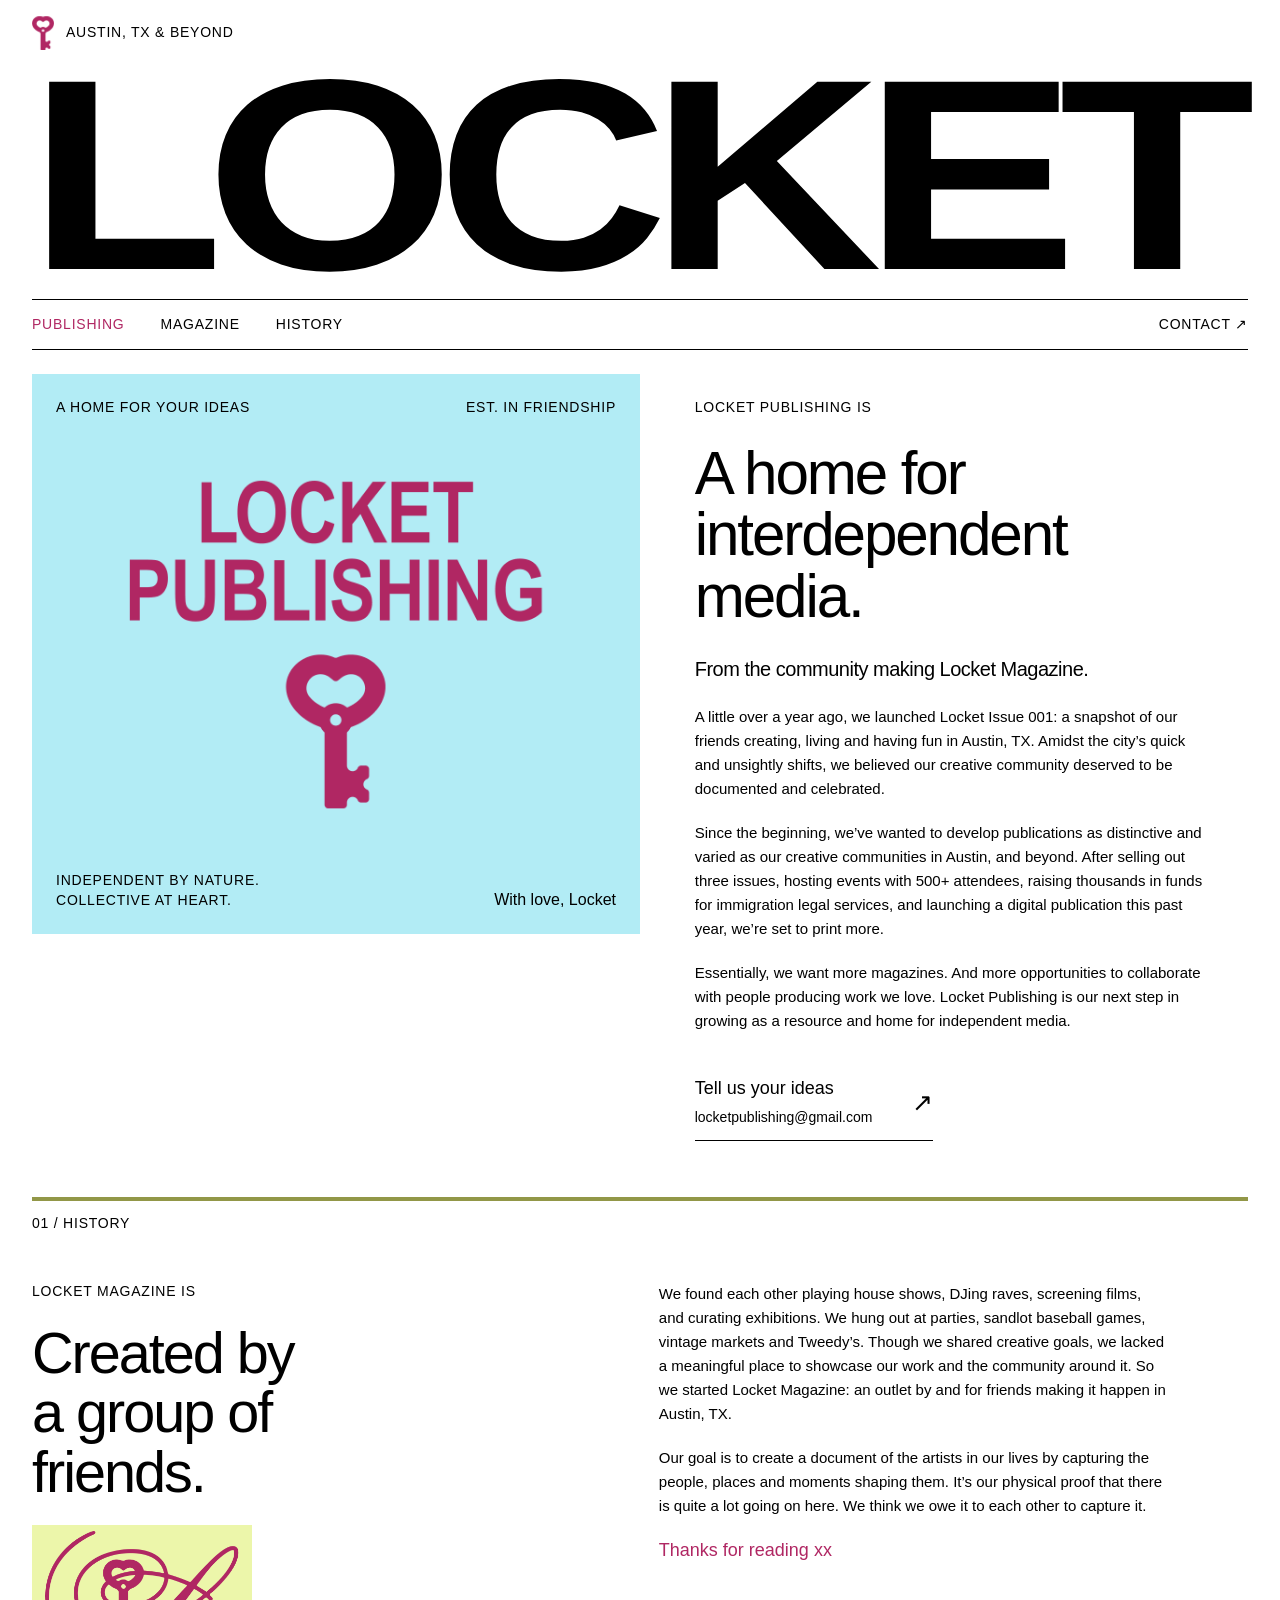
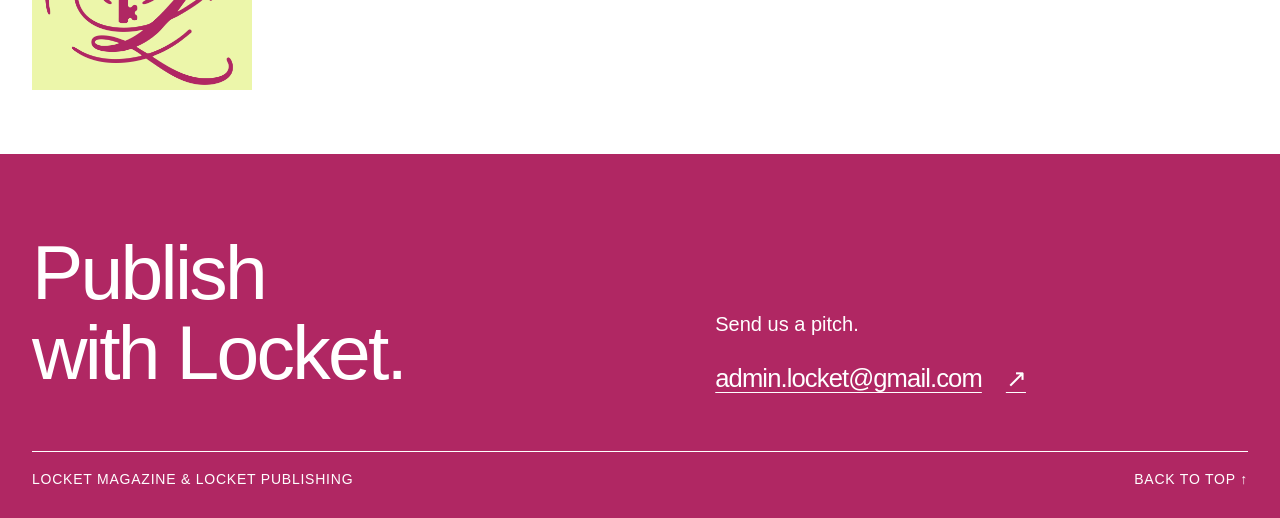
==== commit 8e75c073: "Apply new Locket brand colors, typography, and supplied logos" ====
--- a/index.html
+++ b/index.html
@@ -3,7 +3,7 @@
 <head>
   <meta charset="utf-8">
   <meta name="viewport" content="width=device-width, initial-scale=1">
-  <meta name="theme-color" content="#f5f3eb">
+  <meta name="theme-color" content="#ffffff">
   <meta name="description" content="Locket Publishing is a home for interdependent media. From the community making Locket Magazine, in Austin and beyond.">
   <meta name="robots" content="noindex, nofollow">
   <title>Locket Publishing — A home for interdependent media</title>
@@ -13,12 +13,11 @@
   <a class="skip-link" href="#main">Skip to content</a>
   <header class="frame">
     <div class="topline eyebrow">
-      <span class="location">Austin, TX &amp; beyond</span>
+      <span class="location"><span class="key-emblem" aria-hidden="true"><img src="imgs/Locket_1.png" alt="" width="2160" height="2160"></span>Austin, TX &amp; beyond</span>
     </div>
-    <!-- Provisional typographic treatment; replace with the commissioned identity. -->
     <svg class="masthead" viewBox="0 0 1380 238" role="img" aria-labelledby="wordmark-title">
       <title id="wordmark-title">Locket</title>
-      <text x="-5" y="227" fill="currentColor" font-family="Arial Black, Helvetica, Arial, sans-serif" font-weight="900" font-size="309" letter-spacing="-18" textLength="1372" lengthAdjust="spacingAndGlyphs">LOCKET</text>
+      <text x="-5" y="227" fill="currentColor" font-family="Arial Narrow, Arial, Helvetica, sans-serif" font-weight="700" font-size="309" letter-spacing="-18" textLength="1372" lengthAdjust="spacingAndGlyphs">LOCKET</text>
     </svg>
     <nav class="page-nav eyebrow" aria-label="Main navigation">
       <a href="#publishing" aria-current="page">Publishing</a>
@@ -30,32 +29,14 @@
 
   <main id="main" class="frame">
     <section class="hero" id="publishing" aria-labelledby="publishing-title">
-      <div class="art" aria-label="An illustrated heart-shaped locket, inscribed For us, by us">
+      <div class="art publishing-art">
         <div class="art-top eyebrow" aria-hidden="true"><span>A home for your ideas</span><span>Est. in friendship</span></div>
-        <!-- Original vector concept, not the final commissioned Locket logo. -->
-        <svg class="locket" viewBox="0 0 400 400" aria-hidden="true" fill="none">
-          <g stroke="currentColor" stroke-width="2">
-            <ellipse cx="200" cy="51" rx="18" ry="24"/>
-            <ellipse cx="200" cy="51" rx="10" ry="16"/>
-            <path d="M187 75Q200 65 213 75L216 93H184Z" fill="currentColor"/>
-            <path d="M200 127C145 44 38 85 43 176C47 250 144 314 200 359C256 314 353 250 357 176C362 85 255 44 200 127Z" fill="currentColor"/>
-          </g>
-          <path d="M200 150C146 68 57 98 61 176C65 239 149 299 200 338C251 299 335 239 339 176C343 98 254 68 200 150Z" stroke="#203bd8" stroke-width="2"/>
-          <path d="M200 164C151 85 72 106 77 178C81 233 155 286 200 320C245 286 319 233 323 178C328 106 249 85 200 164Z" stroke="#203bd8" stroke-width="1"/>
-          <g fill="#203bd8" text-anchor="middle" font-family="Georgia, serif" font-style="italic">
-            <text x="200" y="206" font-size="43" letter-spacing="-2">For us,</text>
-            <text x="200" y="251" font-size="43" letter-spacing="-2">by us.</text>
-          </g>
-          <path d="M193 278Q200 268 207 278Q213 283 200 293Q187 283 193 278Z" fill="#203bd8"/>
-          <g stroke="currentColor" stroke-width="1.5">
-            <path d="M33 64V88M21 76H45M358 279V309M343 294H373M75 308V324M67 316H83"/>
-          </g>
-        </svg>
-        <div class="art-bottom eyebrow" aria-hidden="true"><span>Independent by nature.<br>Collective at heart.</span><span class="love">With love, Locket</span></div>
+        <div class="brand-window publishing-logo"><img src="imgs/Locket_6.png" alt="Locket Publishing — heart-shaped key logo" width="2160" height="2160" fetchpriority="high"></div>
+        <div class="art-bottom"><span class="eyebrow">Independent by nature.<br>Collective at heart.</span><span class="love">With love, Locket</span></div>
       </div>
       <div class="hero-copy">
         <p class="eyebrow">Locket Publishing is</p>
-        <h1 id="publishing-title">A home for<br><em>interdependent</em><br>media.</h1>
+        <h1 id="publishing-title">A home for<br>interdependent<br>media.</h1>
         <p class="intro">From the community making Locket Magazine.</p>
         <div class="body-copy publishing-text">
           <p>A little over a year ago, we launched Locket Issue 001: a snapshot of our friends creating, living and having fun in Austin, TX. Amidst the city’s quick and unsightly shifts, we believed our creative community deserved to be documented and celebrated.</p>
@@ -72,7 +53,8 @@
       <div class="story">
         <div class="story-heading">
           <p class="eyebrow">Locket Magazine is</p>
-          <h2 id="story-title">Created by<br>a group of<br><em>friends.</em></h2>
+          <h2 id="story-title">Created by<br>a group of<br>friends.</h2>
+          <div class="brand-window signature-logo"><img src="imgs/Locket_7.png" alt="Locket scripted L and key emblem" width="2160" height="2160" loading="lazy"></div>
         </div>
         <div class="story-text body-copy">
           <p>We found each other playing house shows, DJing raves, screening films, and curating exhibitions. We hung out at parties, sandlot baseball games, vintage markets and Tweedy’s. Though we shared creative goals, we lacked a meaningful place to showcase our work and the community around it. So we started Locket Magazine: an outlet by and for friends making it happen in Austin, TX.</p>
@@ -86,7 +68,7 @@
   <footer class="contact" id="contact" aria-labelledby="contact-title">
     <div class="contact-inner">
       <div class="contact-main">
-        <h2 id="contact-title">Publish<br><em>with Locket.</em></h2>
+        <h2 id="contact-title">Publish<br>with Locket.</h2>
         <div class="contact-copy">
           <p>Send us a pitch.</p>
           <a class="email" href="mailto:admin.locket@gmail.com">admin.locket@gmail.com <span class="arrow" aria-hidden="true">↗</span></a>
--- a/styles.css
+++ b/styles.css
@@ -1,121 +1,142 @@
-:root { --paper: #f5f3eb; --ink: #20221e; --blue: #203bd8; }
+:root {
+  --paper: #ffffff;
+  --ink: #000000;
+  --magenta: #b02763;
+  --cyan: #b2ecf5;
+  --olive: #929747;
+  --yellow: #ecf6aa;
+  --headline: 'Arial Narrow', 'Helvetica Neue', Arial, sans-serif;
+  --rounded: 'Arial Rounded MT Bold', 'Arial Rounded MT', Arial, sans-serif;
+}
 * { box-sizing: border-box; }
 html { scroll-behavior: smooth; scroll-padding-top: 24px; }
 body { margin: 0; background: var(--paper); color: var(--ink); font-family: Arial, Helvetica, sans-serif; -webkit-font-smoothing: antialiased; }
 a { color: inherit; text-underline-offset: 5px; }
-a:focus-visible, button:focus-visible { outline: 2px solid currentColor; outline-offset: 6px; }
+a:focus-visible { outline: 2px solid currentColor; outline-offset: 6px; }
 a:hover { text-decoration-thickness: 2px; }
-::selection { background: var(--blue); color: var(--paper); }
+::selection { background: var(--magenta); color: var(--paper); }
 .skip-link { position: absolute; left: 24px; top: -70px; z-index: 5; background: var(--ink); color: var(--paper); padding: 14px; }
 .skip-link:focus { top: 12px; }
 .frame { padding-inline: 32px; max-width: 1920px; margin-inline: auto; }
-.eyebrow { font: 11px/1.5 'Courier New', monospace; letter-spacing: .055em; text-transform: uppercase; }
-.topline { display: flex; justify-content: space-between; align-items: center; min-height: 60px; gap: 24px; }
+.eyebrow { font: 14px/1.4 var(--headline); letter-spacing: .055em; text-transform: uppercase; }
+.topline { display: flex; align-items: center; min-height: 66px; }
 .location { display: flex; gap: 12px; align-items: center; }
-.location::before { content: ''; width: 7px; height: 7px; background: var(--blue); border-radius: 50%; }
+.key-emblem { display: block; position: relative; width: 22px; height: 34px; overflow: hidden; flex: 0 0 22px; }
+.key-emblem img { position: absolute; width: 590%; height: auto; max-width: none; left: -245%; top: 50%; transform: translateY(-50%); }
 .page-nav { display: flex; gap: 36px; border-block: 1px solid var(--ink); }
-nav a { text-decoration: none; padding-block: 15px; }
-nav a[aria-current="page"] { color: var(--blue); }
+nav a { white-space: nowrap; text-decoration: none; padding-block: 15px; }
+nav a[aria-current='page'] { color: var(--magenta); }
 nav a:last-child { margin-left: auto; }
 nav a:hover { text-decoration: underline; }
-.masthead { display: block; width: 100%; height: auto; padding: 3px 0 20px; overflow: visible; color: #000000; }
+.masthead { display: block; width: 100%; height: auto; padding: 3px 0 20px; overflow: visible; color: var(--ink); }
 .hero { display: grid; grid-template-columns: 1fr 1fr; align-items: start; padding-block: 24px 56px; }
-.art { position: sticky; top: 24px; display: flex; min-height: 545px; flex-direction: column; justify-content: space-between; align-items: center; overflow: hidden; padding: 24px; background: var(--blue); color: var(--paper); }
-.art-top, .art-bottom { display: flex; width: 100%; justify-content: space-between; }
-.art-top, .art-bottom { gap: 16px; }
+.art { position: sticky; top: 24px; display: flex; min-height: 560px; flex-direction: column; align-items: center; justify-content: space-between; overflow: hidden; padding: 24px; background: var(--cyan); color: var(--ink); }
+.art-top, .art-bottom { display: flex; width: 100%; justify-content: space-between; gap: 16px; }
 .art-top span:last-child { text-align: right; }
-.locket { width: min(86%, 400px); height: 375px; transform: rotate(-9deg); transition: transform .7s ease; }
-.art:hover .locket { transform: rotate(3deg); }
 .art-bottom { align-items: end; }
-.art-bottom .love { font: italic 23px Georgia, serif; text-transform: none; letter-spacing: -.06em; }
-.hero-copy { padding: 27px 0 0 9%; display: flex; flex-direction: column; align-items: flex-start; }
+.love { font: 16px/1.3 var(--rounded); }
+.brand-window { position: relative; width: 100%; overflow: hidden; flex-shrink: 0; }
+.brand-window img { position: absolute; width: 180%; max-width: none; height: auto; left: -40%; top: 50%; transform: translateY(-50%); }
+.publishing-logo { aspect-ratio: 1.35; }
+.publishing-logo img { transition: transform .6s ease; }
+.publishing-art:hover .publishing-logo img { transform: translateY(-50%) rotate(-3deg); }
+.hero-copy { padding: 24px 0 0 9%; display: flex; flex-direction: column; align-items: flex-start; min-width: 0; }
 .hero-copy .eyebrow { margin: 0 0 25px; }
-h1 { margin: 0; font: normal clamp(40px, 4.5vw, 76px)/1.02 Georgia, 'Times New Roman', serif; letter-spacing: -.055em; }
-h1 em { font-weight: normal; }
-.intro { margin: 29px 0 14px; font-size: clamp(18px, 1.55vw, 25px); line-height: 1.4; letter-spacing: -.025em; max-width: 28em; }
-.body-copy { font-size: 15px; line-height: 1.55; max-width: 34em; }
+h1, h2 { font-family: var(--headline); font-weight: 400; font-stretch: condensed; letter-spacing: -.035em; margin: 0; }
+h1 { font-size: clamp(40px, 4.7vw, 80px); line-height: 1.02; }
+.intro { margin: 29px 0 22px; font: 20px/1.35 var(--rounded); letter-spacing: -.025em; max-width: 28em; }
+.body-copy { font-size: 15px; line-height: 1.6; max-width: 34em; }
 .hero-copy .body-copy { margin: 0 0 12px; }
 .publishing-text p { margin: 0 0 20px; }
-.contact-address { display: block; margin-top: 7px; font-size: 14px; }
-.text-link { display: inline-flex; justify-content: space-between; align-items: center; gap: 40px; text-decoration: none; border-bottom: 1px solid; padding-block: 12px; font-size: 14px; }
-.text-link:hover { color: var(--blue); }
+.contact-address { display: block; margin-top: 7px; font: 14px/1.5 Arial, sans-serif; }
+.text-link { display: inline-flex; justify-content: space-between; align-items: center; gap: 40px; text-decoration: none; border-bottom: 1px solid; padding-block: 12px; font: 18px/1.3 var(--headline); }
+.text-link:hover { color: var(--magenta); }
 .hero-copy .text-link { margin-top: auto; }
 .arrow { font: normal 25px/1 Arial, sans-serif; }
-.section-bar { display: flex; justify-content: space-between; border-top: 1px solid var(--ink); padding-top: 13px; }
+.section-bar { border-top: 4px solid var(--olive); padding-top: 13px; }
 .story { display: grid; grid-template-columns: .94fr 1fr; padding-block: 48px 64px; gap: 6%; }
-h2 { font: normal clamp(40px, 4.2vw, 68px)/1.04 Georgia, 'Times New Roman', serif; letter-spacing: -.055em; margin: 0; }
+h2 { font-size: clamp(40px, 4.5vw, 72px); line-height: 1.04; }
 .story-heading { display: flex; flex-direction: column; align-items: flex-start; gap: 22px; }
 .story-heading .eyebrow { margin: 0; }
+.signature-logo { width: 220px; height: 165px; background: var(--yellow); }
+.signature-logo img { width: 250%; left: -75%; }
 .legacy-anchor { display: block; }
-.small-note { font: italic 18px/1.4 Georgia, serif; }
+.small-note { font: 18px/1.4 var(--rounded); color: var(--magenta); }
 .story-text p { margin: 0 0 20px; }
 .story-text p:last-child { margin-bottom: 0; }
-.contact { background: var(--blue); color: var(--paper); padding: 26px 32px 28px; }
+.contact { background: var(--magenta); color: var(--paper); padding: 26px 32px 28px; }
 .contact-inner { max-width: 1856px; margin-inline: auto; }
 .contact-main { display: grid; grid-template-columns: 1.1fr 1fr; gap: 8%; align-items: end; padding: 53px 0 58px; }
-.contact h2 { font-size: clamp(46px, 5.5vw, 86px); }
-.contact-copy p { font-size: 16px; line-height: 1.5; max-width: 26em; margin: 0 0 25px; }
+.contact h2 { font-size: clamp(46px, 6vw, 90px); }
+.contact-copy p { font: 20px/1.5 var(--rounded); max-width: 26em; margin: 0 0 25px; }
 .email { display: inline-flex; gap: 24px; align-items: center; font-size: clamp(18px, 2vw, 30px); letter-spacing: -.035em; text-decoration-thickness: 1px; }
-.signoff { display: flex; justify-content: space-between; gap: 24px; padding-top: 18px; border-top: 1px solid #ffffff66; }
+.signoff { display: flex; justify-content: space-between; gap: 24px; padding-top: 18px; border-top: 1px solid var(--paper); }
 .signoff a { text-decoration: none; white-space: nowrap; }
 .signoff a:hover { text-decoration: underline; }
-@media (min-width: 1600px) { .art { min-height: 660px; } .locket { height: 470px; width: 470px; } .hero-copy { padding-top: 40px; } }
+.magazine-main { padding-block: 24px 56px; }
+.magazine-art { position: relative; top: auto; min-height: 620px; background: var(--yellow); }
+.magazine-logo { width: min(100%, 600px); aspect-ratio: 1.4; }
+.magazine-logo img { width: 180%; left: -40%; }
+.magazine-announcement { display: flex; flex-direction: column; align-items: center; gap: 12px; text-align: center; padding-bottom: 15px; }
+.magazine-announcement h1 { font-size: clamp(52px, 6vw, 84px); }
+@media (min-width: 1600px) {
+  .art { min-height: 660px; }
+  .hero-copy { padding-top: 40px; }
+}
 @media (max-width: 900px) {
   .frame { padding-inline: 22px; }
   .page-nav { gap: 28px; }
   .art { min-height: 510px; padding: 18px; }
-  .locket { width: 100%; height: 330px; }
+  .art .eyebrow { font-size: 12px; }
   .hero-copy { padding-left: 8%; }
-  h1 { font-size: clamp(34px, 4.5vw, 46px); }
-  .intro { font-size: 19px; margin-top: 22px; }
-  .body-copy { font-size: 14px; }
+  h1 { font-size: clamp(34px, 4.7vw, 46px); }
+  .intro { font-size: 18px; margin-top: 22px; }
   .hero-copy .eyebrow { margin-bottom: 20px; }
   .contact { padding-inline: 22px; }
   .contact-main { gap: 5%; }
+  .magazine-art { min-height: 580px; }
 }
 @media (max-width: 640px) {
   .frame { padding-inline: 16px; }
-  .topline { min-height: 42px; gap: 8px; }
-  .eyebrow { font-size: 10px; }
-  .location { gap: 7px; max-width: none; }
-  .page-nav { gap: 20px; }
+  .topline { min-height: 54px; }
+  .eyebrow { font-size: 12px; }
+  .location { gap: 9px; }
+  .page-nav { gap: 14px; font-size: 11px; letter-spacing: .025em; }
   .masthead { padding-block: 3px 18px; }
   .hero { grid-template-columns: 1fr; padding-top: 16px; padding-bottom: 37px; }
-  .art { position: relative; top: auto; min-height: 385px; padding: 19px; }
-  .locket { height: 292px; width: 292px; max-width: 100%; }
-  .art-bottom .love { font-size: 18px; white-space: nowrap; }
+  .art { position: relative; top: auto; min-height: 370px; padding: 19px; }
+  .love { font-size: 13px; max-width: 110px; }
   .hero-copy { padding: 32px 0 0; }
   .hero-copy .eyebrow { margin-bottom: 19px; }
-  h1 { font-size: clamp(36px, 8.6vw, 55px); max-width: 10em; }
-  .intro { font-size: 21px; margin-top: 25px; }
-  .body-copy { font-size: 15px; }
+  h1 { font-size: clamp(36px, 8.8vw, 56px); }
+  .intro { font-size: 20px; margin-top: 25px; }
   .hero-copy .body-copy { margin-bottom: 18px; }
   .hero-copy .text-link { min-width: 210px; }
   .story { grid-template-columns: 1fr; gap: 30px; padding-block: 31px 35px; }
-  h2 { font-size: 44px; }
+  h2 { font-size: 46px; }
   .story-heading { gap: 20px; }
+  .signature-logo { width: 180px; height: 135px; }
   .contact { padding: 21px 16px; }
   .contact-main { grid-template-columns: 1fr; gap: 31px; padding-block: 36px 40px; }
-  .contact h2 { font-size: clamp(46px, 11vw, 68px); }
+  .contact h2 { font-size: clamp(48px, 12vw, 72px); }
   .email { font-size: clamp(18px, 5.6vw, 26px); gap: 14px; }
   .contact-copy p { margin-bottom: 20px; }
   .signoff { gap: 15px; align-items: end; }
-  .signoff span { max-width: 190px; }
-}
-@media (prefers-reduced-motion: reduce) { html { scroll-behavior: auto; } .locket { transition: none; } .art:hover .locket { transform: rotate(-9deg); } }
-@media print { .frame { padding-inline: 0; } nav, .skip-link { display: none; } .hero, .story, .contact-main { break-inside: avoid; } .art, .contact { print-color-adjust: exact; -webkit-print-color-adjust: exact; } }
-
-.magazine-main { padding-block: 24px 56px; }
-.magazine-art { position: relative; top: auto; min-height: 580px; }
-.magazine-art .locket { width: 440px; max-width: 90%; height: 440px; opacity: .2; transform: rotate(-9deg); }
-.magazine-announcement { position: absolute; inset: 0; display: flex; flex-direction: column; align-items: center; justify-content: center; gap: 20px; text-align: center; padding: 24px; }
-.magazine-announcement .eyebrow { margin: 0; }
-.magazine-announcement h1 { font-size: clamp(60px, 9vw, 132px); }
-.magazine-announcement .text-link { margin-top: 8px; }
-.magazine-announcement .text-link:hover { color: var(--paper); }
-@media (max-width: 640px) {
+  .signoff span { max-width: 180px; }
   .magazine-main { padding-block: 16px 36px; }
   .magazine-art { min-height: 480px; }
-  .magazine-art .locket { height: 360px; }
-  .magazine-art .art-bottom { font-size: 9px; }
+  .magazine-logo { aspect-ratio: 1; }
+  .magazine-logo img { width: 230%; left: -65%; }
 }
+@media (prefers-reduced-motion: reduce) {
+  html { scroll-behavior: auto; }
+  .publishing-logo img { transition: none; }
+  .publishing-art:hover .publishing-logo img { transform: translateY(-50%); }
+}
+@media print {
+  .frame { padding-inline: 0; }
+  nav, .skip-link { display: none; }
+  .art { position: relative; top: auto; }
+  .hero, .story, .contact-main { break-inside: avoid; }
+  .art, .contact { print-color-adjust: exact; -webkit-print-color-adjust: exact; }
+}
